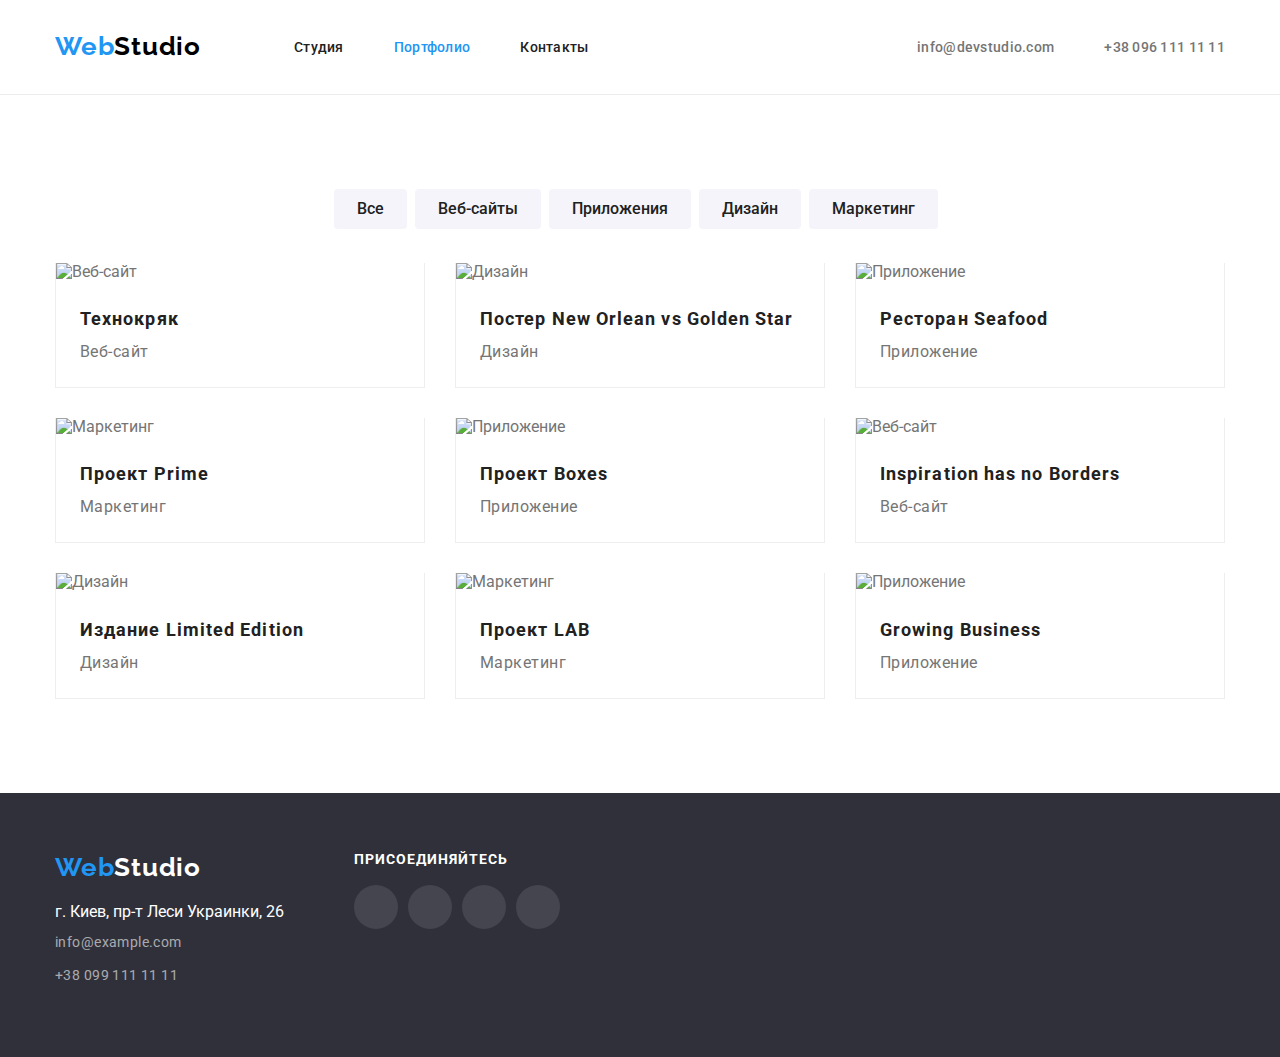
==== portfolio.html @ 4a8b06b8 "Добавляет завершение задания" ====
<!DOCTYPE html>
<html lang="en">
<head>
    <meta charset="UTF-8">
    <meta name="viewport" content="width=device-width, initial-scale=1.0">
    <title>WebStudio</title>
    <link rel="preconnect" href="https://fonts.googleapis.com">
    <link rel="preconnect" href="https://fonts.gstatic.com" crossorigin>
    <link href="https://fonts.googleapis.com/css2?family=Raleway:wght@700&family=Roboto:wght@400;500;700;900&display=swap" rel="stylesheet">
    <link rel="stylesheet" href="https://cdnjs.cloudflare.com/ajax/libs/modern-normalize/2.0.0/modern-normalize.min.css">
    <link rel="stylesheet" href="./css/styles.css">
</head>
<body>
    <!-- header -->
    <header class="header">
        <div class="container">
            <div class="header-menu">
                <!-- Лого -->
                <a href="" class="header-logo link">Web<span class="header-logo-second">Studio</span></a>
                <!-- Списки мемю -->
                <nav class="header-navigator">
                <ul class="header-list-nav list">
                    <li class="header-item"><a href="./index.html" class="header-link link">Студия</a></li>
                    <li class="header-item"><a href="" class="header-link link current">Портфолио</a></li>
                    <li class="header-item"><a href="" class="header-link link">Контакты</a></li>
                </ul>
                </nav>
                <ul class="header-contact-list list">
                <li class="item"><a href="mailto:info@devstudio.com" class="header-mail-link link" >info@devstudio.com</a></li>
                <li class=""><a href="tel:+380961111111" class="header-tel-link link" >+38 096 111 11 11</a></li>
                </ul>
            </div>
        </div>
    </header>
    <main>
        <section class="portfolio section">
           <div class="container">
            <ul class="portfolio-nav-list list">
                <li class="item"><button type="button">Все</button></li>
                <li class="item"><button type="button">Веб-сайты</button></li>
                <li class="item"><button type="button">Приложения</button></li>
                <li class="item"><button type="button">Дизайн</button></li>
                <li class="item"><button type="button">Маркетинг</button></li>
            </ul>
            <ul class="portfolio-project-list list">
                <li class="item">
                    <img src="./images/img4.jpg" width="370" alt="Веб-сайт">
                    <a href="" class="portfolio-link link" >
                        <h2 class="portfolio-title" >Технокряк</h2>
                        <p class="portfolio-text" >Веб-сайт</p>
                    </a>
                </li>
                <li class="item">
                    <img src="./images/img5.jpg" width="370" alt="Дизайн">
                    <a href="" class="portfolio-link link" >
                        <h2 class="portfolio-title" > Постер New Orlean vs Golden Star</h2>
                        <p class="portfolio-text" >Дизайн</p>
                    </a>
                </li>
                <li class="item">
                    <img src="./images/img6.jpg" width="370" alt="Приложение">
                    <a href="" class="portfolio-link link" >
                        <h2 class="portfolio-title" >Ресторан Seafood</h2>
                        <p class="portfolio-text" >Приложение</p>
                    </a>
                </li>
                <li class="item">
                    <img src="./images/img7.jpg" width="370" alt="Маркетинг">
                    <a href="" class="portfolio-link link" >
                        <h2 class="portfolio-title" >Проект Prime</h2>
                        <p class="portfolio-text" >Маркетинг</p>
                    </a>
                </li>
                <li class="item">
                    <img src="./images/img8.jpg" width="370" alt="Приложение">
                    <a href="" class="portfolio-link link" >
                    
                        <h2 class="portfolio-title" >Проект Boxes</h2>
                        <p class="portfolio-text" >Приложение</p>
                    </a>
                </li>
                <li class="item">
                    <img src="./images/img9.jpg" width="370" alt="Веб-сайт">
                    <a href="" class="portfolio-link link" >
                        <h2 class="portfolio-title" >Inspiration has no Borders</h2>
                        <p class="portfolio-text" >Веб-сайт</p>
                    </a>
                </li>
                <li class="item">
                    <img src="./images/img10.jpg" width="370" alt="Дизайн">
                    <a href="" class="portfolio-link link" >
                        <h2 class="portfolio-title" >Издание Limited Edition</h2>
                        <p class="portfolio-text" >Дизайн</p>
                    </a>
                </li>
                <li class="item">
                    <img src="./images/img11.jpg" width="370" alt="Маркетинг">
                    <a href="" class="portfolio-link link" >
                        <h2 class="portfolio-title" >Проект LAB</h2>
                        <p class="portfolio-text" >Маркетинг</p>
                    </a>
                </li>
                <li class="item">
                    <img src="./images/img12.jpg" width="370" alt="Приложение">
                    <a href="" class="portfolio-link link" >
                        <h2 class="portfolio-title" >Growing Business</h2>
                        <p class="portfolio-text" >Приложение</p>
                    </a>
                </li>
            </ul>
           </div>
        </section>
    </main>
    <!-- Футер -->
    <footer class="footer">
      <div class="container">
        <div class="footer-blocks">
            <div class="cotact-info">
              <!-- Лого -->
            <a href="" class="footer-logo link"
            >Web<span class="footer-logo-second">Studio</span>
          </a>
          <address>г. Киев, пр-т Леси Украинки, 26</address>
          <address>
            <ul class="footer-contact-list list">
              <li class="address-item">
                <a href="mailto:info@example.com" class="footer-mail-link link"
                  >info@example.com</a
                >
              </li>
              <li class="address-item">
                <a href="tel:+380991111111" class="footer-tel-link link"
                  >+38 099 111 11 11</a
                >
              </li>
            </ul>
          </address>
            </div>
            <div class="footer-social">
              <h2 class="footer-subheader" >присоединяйтесь</h2>
              <ul class="footer-list">
                <li class="footer-item">
                  <a class="footer-social-link" href="">
                    <svg class="footer-social" width="20px" height="20px">
                      <use href="./icons/sprite.svg#instagram"></use>
                    </svg>
                  </a>
                </li>
                <li class="footer-item">
                  <a class="footer-social-link" href="">
                    <svg class="footer-social" width="20px" height="20px">
                      <use href="./icons/sprite.svg#twiter"></use>
                    </svg>
                  </a>
                </li>
                <li class="footer-item">
                  <a class="footer-social-link" href="">
                    <svg class="footer-social" width="20px" height="20px">
                      <use href="./icons/sprite.svg#facebook"></use>
                    </svg>
                  </a>
                </li>
                <li class="footer-item">
                  <a class="footer-social-link" href="">
                    <svg class="footer-icon-social" width="20px" height="20px">
                      <use href="./icons/sprite.svg#linkedin"></use>
                    </svg>
                  </a>
                </li>
              </ul>
            </div>
          </div>
      </div>
    </footer>
</body>
</html>
---- css/styles.css ----
/* цвет основного текста #757575 */
/* вторичный цвет текста   #212121 */
/* цвет контактов в футере rgba(255, 255, 255, 0.60) */
/* белый цвет #FFFFFF */
/* черный цвет лого в хедере  #000000 */
/* акцент #2196F3 */
/* вторичный цвет фона #F5F4FA */
/* третий цвет фона #2F303A */

:root {
  --primary-text-color: #757575;
  --secondary-text-color: #212121;
  --title-text-color: #212121;
  --accent-color: #2196f3;
}

body {
  font-family: "Roboto", sans-serif;
  color: var(--primary-text-color);
  background-color: #ffffff;
}
.link {
  text-decoration: none;
}
ul {
  list-style: none;
  padding: 0;
  margin: 0;
}
h1,
h2,
h3,
h4,
h5,
h5,
p {
  margin: 0;
}
img {
  display: block;
  max-width: 100%;
  height: auto;
}

.title {
  color: var(--secondary-text-color);
  text-align: center;
  font-size: 36px;
  font-weight: 700;
  letter-spacing: 1.08px;
  line-height: 1.17;
}

/* Container */
.container {
  margin-left: auto;
  margin-right: auto;
  width: 1200px;
  padding-left: 15px;
  padding-right: 15px;
  /* outline: 2px solid tomato; */
}

/* лого */
.header {
  border-bottom: 1px solid rgb(236, 236, 236);
}
.header-logo {
  margin-right: 93px;
  color: var(--accent-color);
  font-family: "Raleway", sans-serif;
  font-size: 26px;
  font-weight: 700;
  letter-spacing: 0.78px;
}
.header-logo .header-logo-second {
  color: #000000;
}

/* header*/
.header-menu {
  display: flex;
  align-items: center;
  padding-top: 32px;
  padding-bottom: 32px;
}
.header-list-nav {
  display: flex;
}
.header-list-nav .header-item:not(:last-child) {
  margin-right: 50px;
}
.header-list-nav .header-link {
  display: block;

  color: var(--secondary-text-color);

  font-size: 14px;
  font-weight: 500;
  letter-spacing: 0.28px;
}
.header-list-nav .header-link:hover,
.header-list-nav .header-link:focus {
  color: var(--accent-color);
}
.header-list-nav .current {
  color: var(--accent-color);
}
.header-contact-list {
  display: flex;
  margin-left: auto;
}

.header-contact-list .item {
  margin-right: 50px;
  display: flex;
  align-items: center;
}
.header-contact-list .item:last-child {
  margin-right: 0;
}

.icon-mail,
.icon-mobile {
  margin-right: 10px;
  fill: var(--primary-text-color);
}

.icon-mail:hover,
.icon-mail:focus,
.icon-mobile:hover,
.icon-mobile:focus {
  fill: var(--accent-color);
}

.header-contact-list .header-mail-link,
.header-tel-link {
  color: var(--primary-text-color);
  font-size: 14px;
  font-weight: 500;
  letter-spacing: 0.28px;
}
.header-contact-list .link:hover,
.header-contact-list .link:focus {
  color: var(--accent-color);
}
/* hero */
.hero {
  max-width: 1600px;
  min-height: 600px;
  margin-left: auto;
  margin-right: auto;
  padding: 200px 0;

  text-align: center;
  background-color: #2F303A;
  background-image: linear-gradient(
      to right,
      rgba(47, 48, 58, 0.8),
      rgba(47, 48, 58, 0.8)
    ),
    url(..//images/bg.jpg);

   
    background-size: cover;
    background-repeat: no-repeat;
    background-position:  center;
}
.hero .hero-title {
  margin-top: 0;
  margin-bottom: 30px;

  color: #fff;

  font-size: 44px;
  font-weight: 900;
  line-height: 1.36; /* 136.364% */
  letter-spacing: 2.64px;

  text-transform: uppercase;
  /*  background-color: #949393;   времено установил фон для визуализации потом удалю */
}
button.hero-button {
  padding: 10px 32px;
  min-width: 200px;
  border-radius: 4px;
  border: 1px solid transparent;
  color: #ffffff;

  font-size: 16px;
  font-weight: 700;
  line-height: 1.87; /* 187.5% */
  letter-spacing: 0.96px;
  text-align: center;

  cursor: pointer;
  background-color: var(--accent-color);
}

/* studio */

.hidden-title {
  display: none;
}
.studio {
  padding: 94px 0 47px 0;
}
.studio-list {
  display: flex;
}
.studio-list .item {
  display: block;
  width: 270px;
  margin-right: 30px;
}
.studio-list .item:last-child {
  margin-right: 0;
}
.icon-block {
  display: flex;
  justify-content: center;
  align-items: center;
  margin-bottom: 30px;
  width: 270px;
  min-height: 120px;
  background-color: #f5f4fa;
  border-radius: 4px;
  fill: var(--secondary-text-color);
}
.icon-antenna:hover {
  fill: red;
}

.studio-list .studio-title {
  margin-top: 0;
  margin-bottom: 10px;

  color: var(--secondary-text-color);
  font-size: 14px;
  font-weight: 700;
  letter-spacing: 0.42px;
  text-transform: uppercase;
}
.studio .studio-text {
  font-size: 14px;
  line-height: 1.71; /* 171.429% */
  letter-spacing: 0.42px;
  margin: 0;
}
/* work */
.work {
  padding: 47px 0 94px 0;
}
.work .work-title {
  margin-top: 0;
  margin-bottom: 50px;
}
.work .work-list {
  display: flex;
  justify-content: center;
}
.work .work-list .item:not(:last-child) {
  display: block;
  margin-right: 30px;
}
/* team */
.team {
  padding: 94px 0;
  background-color: #f5f4fa;
}
.team .team-title {
  margin-top: 0;
  margin-bottom: 50px;
}
.team .team-list {
  display: flex;
  justify-content: center;
}
.team .team-list .item {
    width: 270px;
  border-radius: 0px 0px 4px 4px;
  /* material shadow v1 */
  box-shadow: 0px 2px 1px 0px rgba(0, 0, 0, 0.2),
    0px 1px 1px 0px rgba(0, 0, 0, 0.14), 0px 1px 3px 0px rgba(0, 0, 0, 0.12);
   background: rgb(255, 255, 255);
}
.team .team-list .item:not(:last-child) {
  display: block;
  margin-right: 30px;
}

.team .team-img {
    margin-bottom: 30px;
}

.team .team-subtitle {
  color: var(--secondary-text-color);
  text-align: center;
  font-size: 16px;
  font-weight: 500;
  letter-spacing: 0.48px;
  margin-bottom: 10px;
}
.team .team-descr {
  text-align: center;
  font-size: 16px;
  letter-spacing: 0.48px;
  margin-bottom: 16px;
}
.social {
    display: flex;
    justify-content: center;
    margin-bottom: 42px;
}

.social-link:not(:last-child) {
    margin-right: 12px;

}
.social-link {
    padding: 12px;
    color: #AFB1B8;    
}

.icon-social {
    fill: currentColor;
}

.social-link:hover {
    width: 44px;
    height: 44px;
    padding: 12px;
    border-radius: 50px;
    background-color: var(--accent-color);
    color: #ffffff;

}
/* clients */

.clients {
    padding: 94px 0;
}

.client-title {
    text-align: center;
    margin-bottom: 50px;
}
 
.clients-list {
    display: flex;
    justify-content: space-between;
}

.client-link {
    display: inline-flex;
    justify-content: center;
    align-items:center;
    width: 170px;
    height: 92px;
    color: #AFB1B8;
    border: 1px solid #AFB1B8;
    border-radius: 4px;
}
.icon-client {
    fill: currentColor;
}
.client-link:hover {
    color: var(--accent-color);
    border: 1px solid var(--accent-color);
}

/* footer */
.footer {
  padding: 60px 0;
  background-color: #2f303a;
}
.footer-blocks {
  display: flex;
  justify-content: flex-start;
}
.cotact-info {
  margin-right: 70px;
}

.footer .footer-logo {
  display: block;
  margin-bottom: 20px;

  color: var(--accent-color);
  font-family: Raleway;
  font-size: 26px;
  font-weight: 700;
  letter-spacing: 0.78px;
}
.footer .footer-logo-second {
  color: #ffffff;
}
.footer address {
  font-style: normal;
  color: #ffffff;
  margin-bottom: 9px;
}
.address-item:not(:last-child) {
  margin-bottom: 9px;
}
.footer-contact-list .link {
  color: rgba(255, 255, 255, 0.6);
  font-family: Roboto;
  font-size: 14px;
  line-height: 1.74; /* 171.429% */
  letter-spacing: 0.42px;
  /* background-color: #949393;   */
  /* времено установил фон для визуализации потом удвлю */
}
.footer-contact-list .link:hover,
.footer-contact-list .link:focus {
  color: var(--accent-color);
}

.footer-list {
  display: flex;
}
.footer-item:not(:last-child) {
  margin-right: 10px;
  justify-content: center;
}
.footer-social-link {
  display:inline-flex;
  width: 44px;
  height: 44px;
  padding: 12px;
  fill:#FFFFFF;
  background-color:  rgba(255, 255, 255, 0.1);
  border-radius: 50px;
}

.footer-social-link:hover{
  background-color: var(--accent-color);
}
.footer-subheader {
  margin-bottom: 20px;
  color: #FFFFFF;
  font-size: 14px;
  font-weight: 700;
  line-height: 0.9;
  letter-spacing: 1px;
  text-align: left;
  text-transform: uppercase;
}

/* portfolio - nav */
.portfolio {
  padding: 94px 0 94px 0;
}
.portfolio .portfolio-nav-list {
  display: flex;
  justify-content: center;
  margin-bottom: 34px;
}
.portfolio .portfolio-nav-list .item {
  margin-right: 8px;
}
.portfolio button {
  padding: 6px 22px;

  color: var(--secondary-text-color);
  text-align: center;
  font-size: 16px;
  font-weight: 500;
  line-height: 1.62; /* 162.5% */
  letter-spacing: 0.4;
  background-color: #f5f4fa;
  cursor: pointer;

  border: 1px solid transparent;
  border-radius: 4px;
}
.portfolio button:hover,
.portfolio button:focus {
  color: #ffffff;
  background-color: var(--accent-color);
  box-shadow: 0px 2px 2px 0px rgba(0, 0, 0, 0.12),
    0px 1px 2px 0px rgba(0, 0, 0, 0.08), 0px 3px 1px 0px rgba(0, 0, 0, 0.1);
  background: rgb(33, 150, 243);
}
.portfolio .portfolio-project-list {
  display: flex;
  flex-wrap: wrap;
}
.portfolio .portfolio-project-list .item {
  width: 370px;
  margin-right: 30px;
  margin-bottom: 30px;

  border-bottom: 1px solid rgb(238, 238, 238);
  border-right: 1px solid rgb(238, 238, 238);
  border-left: 1px solid rgb(238, 238, 238);
}
.portfolio .portfolio-project-list .item:nth-child(3n) {
  margin-right: 0;
}
.portfolio .portfolio-project-list .item:nth-last-child(-n + 3) {
  margin-bottom: 0;
}

.portfolio-link {
  display: inline-block;
  padding: 20px 24px;
}

.portfolio .portfolio-title {
  color: var(--secondary-text-color);
  font-size: 18px;
  font-weight: 700;
  line-height: 2; /* 200% */
  letter-spacing: 1.08px;
}
.portfolio .portfolio-text {
  color: var(--primary-text-color);
  font-size: 16px;
  font-weight: 400;
  line-height: 1.87; /* 187.5% */
  letter-spacing: 0.48px;
}
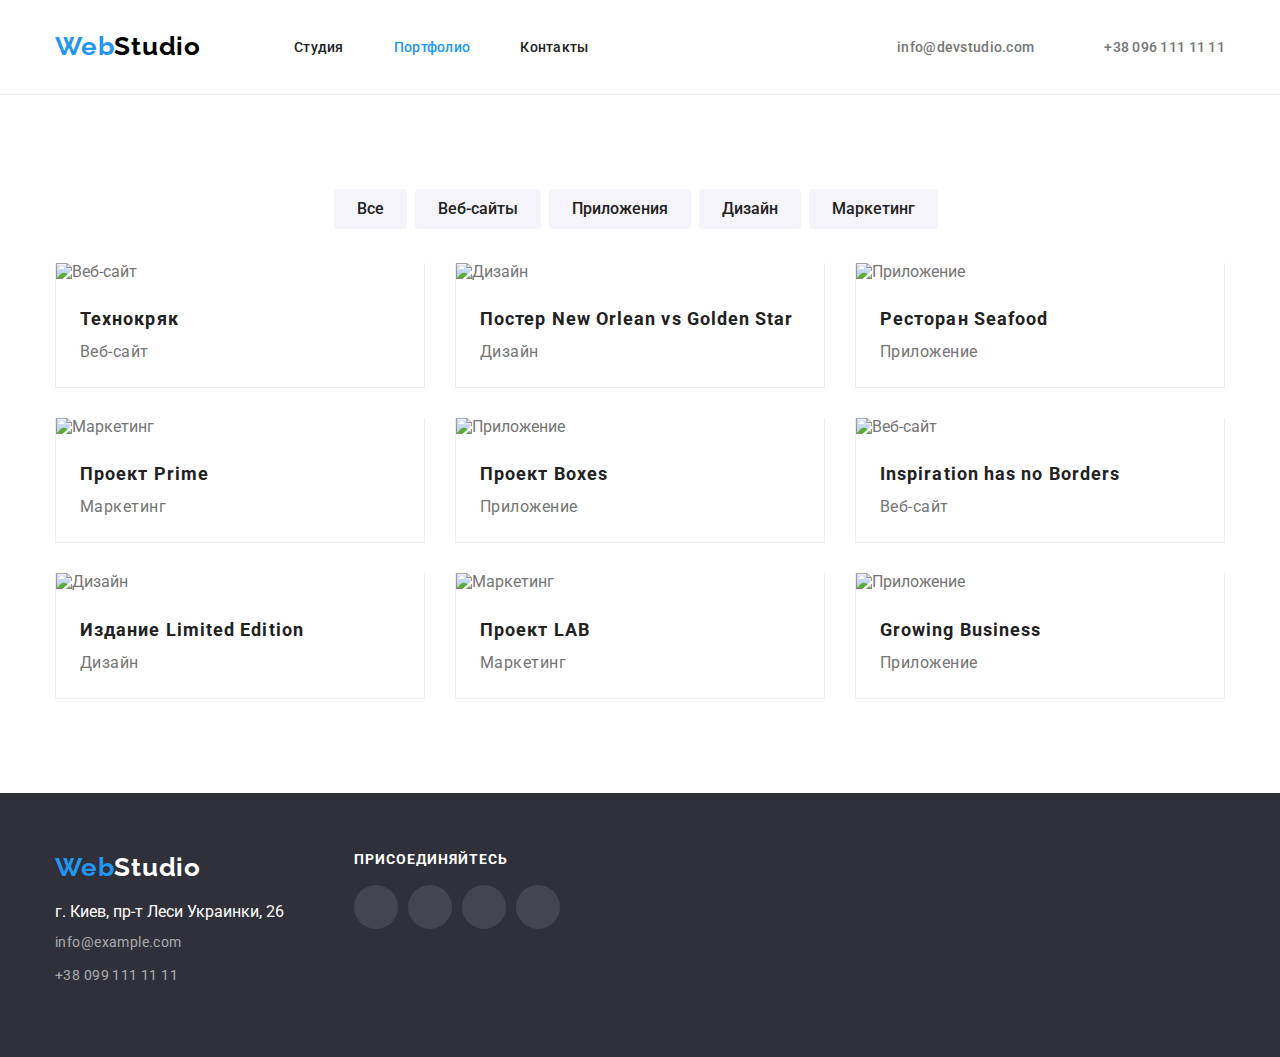
==== commit eea38734: "Добавляет исправления по контактам" ====
--- a/portfolio.html
+++ b/portfolio.html
@@ -25,10 +25,24 @@
                     <li class="header-item"><a href="" class="header-link link">Контакты</a></li>
                 </ul>
                 </nav>
-                <ul class="header-contact-list list">
-                <li class="item"><a href="mailto:info@devstudio.com" class="header-mail-link link" >info@devstudio.com</a></li>
-                <li class=""><a href="tel:+380961111111" class="header-tel-link link" >+38 096 111 11 11</a></li>
-                </ul>
+                 <ul class="header-contact-list list">
+            <li class="item mail">
+              <a href="mailto:info@devstudio.com" class="header-mail-link link">
+                <svg class="icon-mail" width="16px" height="12px">
+                  <use href="./icons/sprite.svg#mail"></use>
+                </svg>
+                info@devstudio.com
+              </a>
+            </li>
+            <li class="item mobile">
+              <a href="tel:+380961111111" class="header-tel-link link">
+                <svg class="icon-mobile" width="10px" height="16px">
+                  <use href="./icons/sprite.svg#mobile"></use>
+                </svg>
+                +38 096 111 11 11
+              </a>
+            </li>
+          </ul>
             </div>
         </div>
     </header>
--- a/css/styles.css
+++ b/css/styles.css
@@ -112,34 +112,37 @@
 }
 
 .header-contact-list .item {
-  margin-right: 50px;
   display: flex;
   align-items: center;
-}
+  margin-right: 50px; 
+}
+
+
 .header-contact-list .item:last-child {
   margin-right: 0;
 }
+
+
 
 .icon-mail,
 .icon-mobile {
   margin-right: 10px;
-  fill: var(--primary-text-color);
-}
-
-.icon-mail:hover,
-.icon-mail:focus,
-.icon-mobile:hover,
-.icon-mobile:focus {
-  fill: var(--accent-color);
-}
-
-.header-contact-list .header-mail-link,
+  fill: currentColor;
+}
+
+.header-mail-link,
 .header-tel-link {
+  display: flex;
+  align-items: center;
   color: var(--primary-text-color);
   font-size: 14px;
   font-weight: 500;
   letter-spacing: 0.28px;
-}
+  align-items: center;
+  
+}
+
+
 .header-contact-list .link:hover,
 .header-contact-list .link:focus {
   color: var(--accent-color);
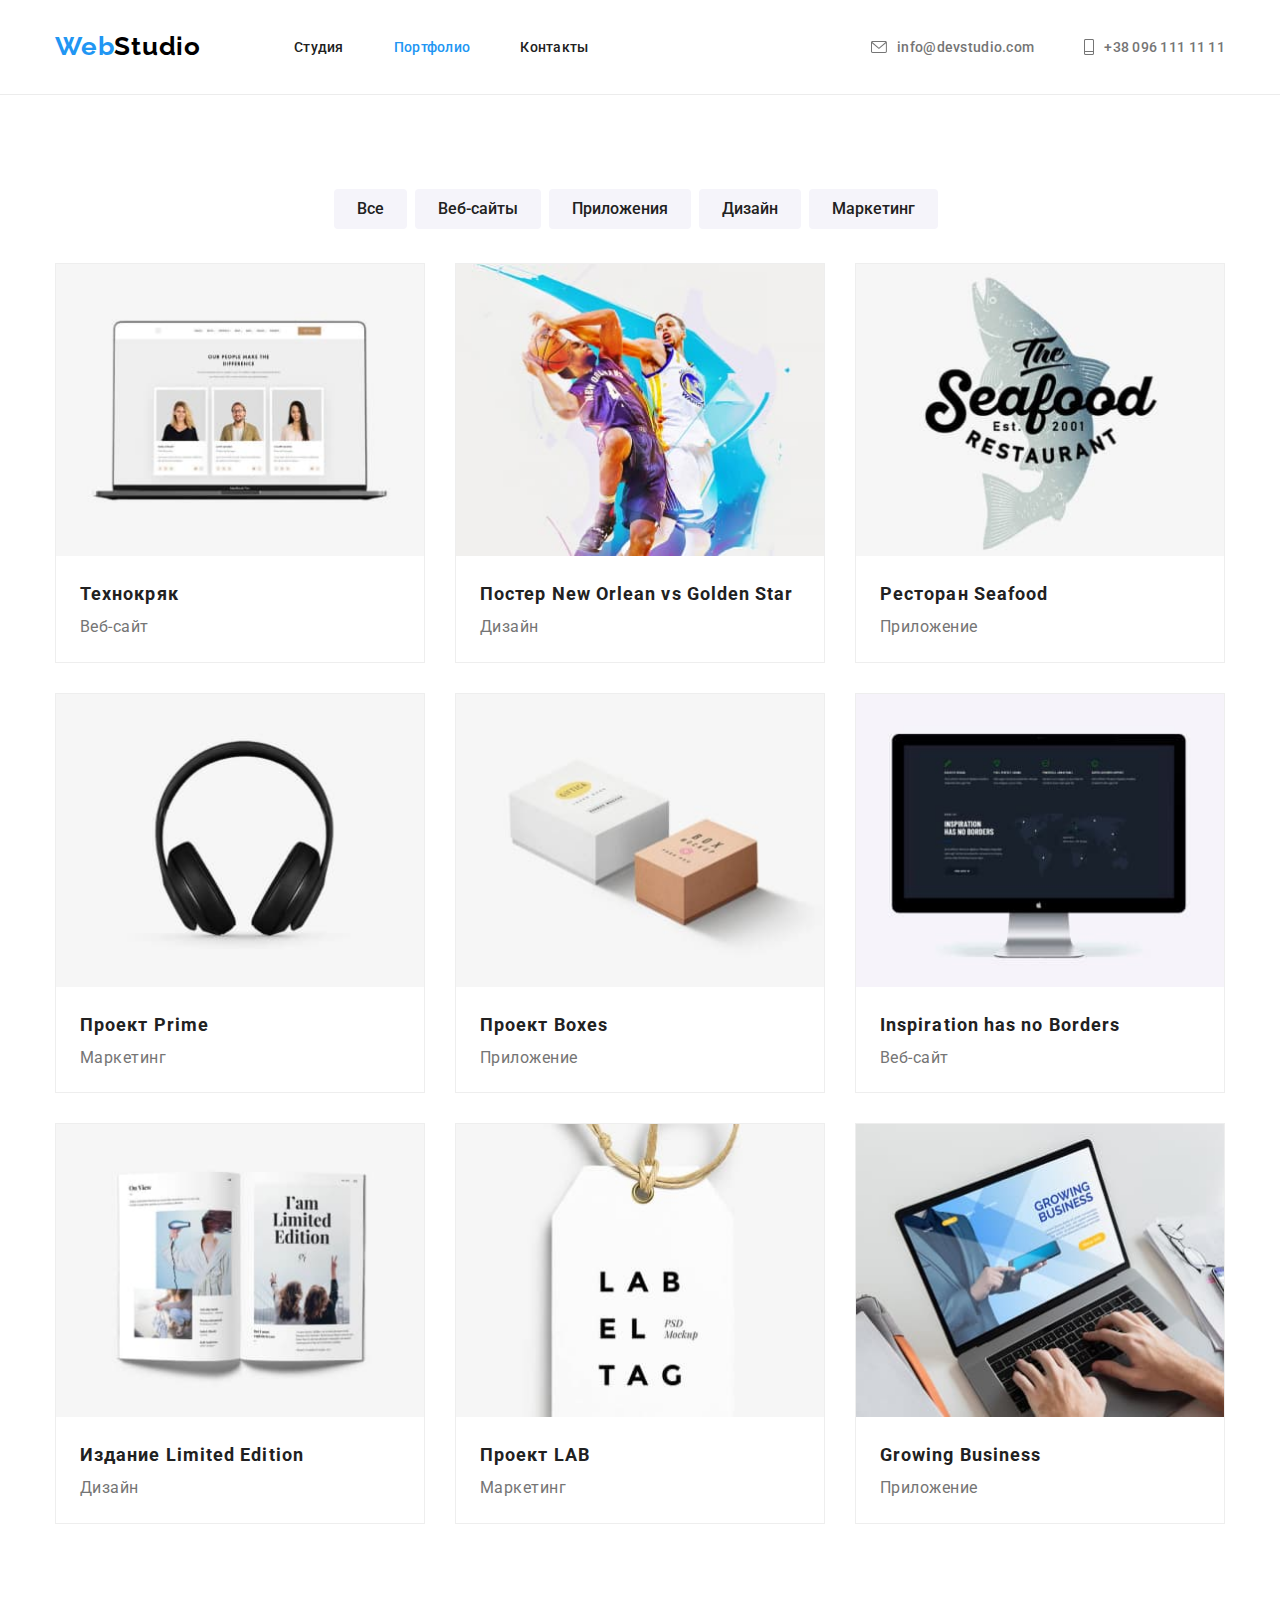
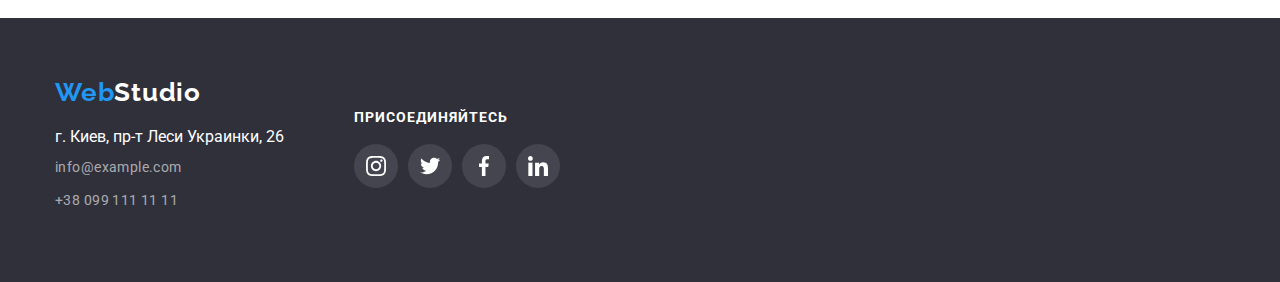
==== commit 197dcfc7: "Исправление Домашнего Задания  (не полное ) без футера" ====
--- a/portfolio.html
+++ b/portfolio.html
@@ -58,35 +58,35 @@
             </ul>
             <ul class="portfolio-project-list list">
                 <li class="item">
-                    <img src="./images/img4.jpg" width="370" alt="Веб-сайт">
+                    <img src="./images/portfolio/img1.jpg" width="370" alt="Веб-сайт">
                     <a href="" class="portfolio-link link" >
                         <h2 class="portfolio-title" >Технокряк</h2>
                         <p class="portfolio-text" >Веб-сайт</p>
                     </a>
                 </li>
                 <li class="item">
-                    <img src="./images/img5.jpg" width="370" alt="Дизайн">
+                    <img src="./images/portfolio/img2.jpg" width="370" alt="Дизайн">
                     <a href="" class="portfolio-link link" >
                         <h2 class="portfolio-title" > Постер New Orlean vs Golden Star</h2>
                         <p class="portfolio-text" >Дизайн</p>
                     </a>
                 </li>
                 <li class="item">
-                    <img src="./images/img6.jpg" width="370" alt="Приложение">
+                    <img src="./images/portfolio/img3.jpg" width="370" alt="Приложение">
                     <a href="" class="portfolio-link link" >
                         <h2 class="portfolio-title" >Ресторан Seafood</h2>
                         <p class="portfolio-text" >Приложение</p>
                     </a>
                 </li>
                 <li class="item">
-                    <img src="./images/img7.jpg" width="370" alt="Маркетинг">
+                    <img src="./images/portfolio/img4.jpg" width="370" alt="Маркетинг">
                     <a href="" class="portfolio-link link" >
                         <h2 class="portfolio-title" >Проект Prime</h2>
                         <p class="portfolio-text" >Маркетинг</p>
                     </a>
                 </li>
                 <li class="item">
-                    <img src="./images/img8.jpg" width="370" alt="Приложение">
+                    <img src="./images/portfolio/img5.jpg" width="370" alt="Приложение">
                     <a href="" class="portfolio-link link" >
                     
                         <h2 class="portfolio-title" >Проект Boxes</h2>
@@ -94,28 +94,28 @@
                     </a>
                 </li>
                 <li class="item">
-                    <img src="./images/img9.jpg" width="370" alt="Веб-сайт">
+                    <img src="./images/portfolio/img6.jpg" width="370" alt="Веб-сайт">
                     <a href="" class="portfolio-link link" >
                         <h2 class="portfolio-title" >Inspiration has no Borders</h2>
                         <p class="portfolio-text" >Веб-сайт</p>
                     </a>
                 </li>
                 <li class="item">
-                    <img src="./images/img10.jpg" width="370" alt="Дизайн">
+                    <img src="./images/portfolio/img7.jpg" width="370" alt="Дизайн">
                     <a href="" class="portfolio-link link" >
                         <h2 class="portfolio-title" >Издание Limited Edition</h2>
                         <p class="portfolio-text" >Дизайн</p>
                     </a>
                 </li>
                 <li class="item">
-                    <img src="./images/img11.jpg" width="370" alt="Маркетинг">
+                    <img src="./images/portfolio/img8.jpg" width="370" alt="Маркетинг">
                     <a href="" class="portfolio-link link" >
                         <h2 class="portfolio-title" >Проект LAB</h2>
                         <p class="portfolio-text" >Маркетинг</p>
                     </a>
                 </li>
                 <li class="item">
-                    <img src="./images/img12.jpg" width="370" alt="Приложение">
+                    <img src="./images/portfolio/img9.jpg" width="370" alt="Приложение">
                     <a href="" class="portfolio-link link" >
                         <h2 class="portfolio-title" >Growing Business</h2>
                         <p class="portfolio-text" >Приложение</p>
@@ -129,7 +129,7 @@
     <footer class="footer">
       <div class="container">
         <div class="footer-blocks">
-            <div class="cotact-info">
+            <div class="contact-info">
               <!-- Лого -->
             <a href="" class="footer-logo link"
             >Web<span class="footer-logo-second">Studio</span>
--- a/css/styles.css
+++ b/css/styles.css
@@ -162,7 +162,7 @@
       rgba(47, 48, 58, 0.8),
       rgba(47, 48, 58, 0.8)
     ),
-    url(..//images/bg.jpg);
+    url(..//images/main/bg.jpg);
 
    
     background-size: cover;
@@ -230,9 +230,6 @@
   border-radius: 4px;
   fill: var(--secondary-text-color);
 }
-.icon-antenna:hover {
-  fill: red;
-}
 
 .studio-list .studio-title {
   margin-top: 0;
@@ -279,22 +276,26 @@
   display: flex;
   justify-content: center;
 }
+
+
 .team .team-list .item {
-    width: 270px;
+  margin-right: 30px;
+  width: 270px;
   border-radius: 0px 0px 4px 4px;
   /* material shadow v1 */
   box-shadow: 0px 2px 1px 0px rgba(0, 0, 0, 0.2),
     0px 1px 1px 0px rgba(0, 0, 0, 0.14), 0px 1px 3px 0px rgba(0, 0, 0, 0.12);
    background: rgb(255, 255, 255);
 }
-.team .team-list .item:not(:last-child) {
-  display: block;
-  margin-right: 30px;
-}
-
-.team .team-img {
+
+.team .team-list .item:last-child{
+  margin-right: 0;
+}
+
+
+/* .team .team-img {
     margin-bottom: 30px;
-}
+} */
 
 .team .team-subtitle {
   color: var(--secondary-text-color);
@@ -310,19 +311,23 @@
   letter-spacing: 0.48px;
   margin-bottom: 16px;
 }
-.social {
+.team .team-bottom {
+  padding-top: 30px;
+  padding-bottom: 30px;
+}
+.social-list {
     display: flex;
     justify-content: center;
-    margin-bottom: 42px;
-}
-
-.social-link:not(:last-child) {
-    margin-right: 12px;
-
+}
+
+.social-item:not(:last-child) {
+    margin-right: 10px;
 }
 .social-link {
+    display: inline-flex;
     padding: 12px;
-    color: #AFB1B8;    
+    color: #AFB1B8;  
+  
 }
 
 .icon-social {
@@ -330,9 +335,7 @@
 }
 
 .social-link:hover {
-    width: 44px;
-    height: 44px;
-    padding: 12px;
+    
     border-radius: 50px;
     background-color: var(--accent-color);
     color: #ffffff;
@@ -379,11 +382,15 @@
 }
 .footer-blocks {
   display: flex;
-  justify-content: flex-start;
-}
-.cotact-info {
+  align-items: center;
+ 
+}
+
+.contact-info {
   margin-right: 70px;
 }
+
+
 
 .footer .footer-logo {
   display: block;
@@ -429,8 +436,6 @@
 }
 .footer-social-link {
   display:inline-flex;
-  width: 44px;
-  height: 44px;
   padding: 12px;
   fill:#FFFFFF;
   background-color:  rgba(255, 255, 255, 0.1);
@@ -463,6 +468,7 @@
 .portfolio .portfolio-nav-list .item {
   margin-right: 8px;
 }
+
 .portfolio button {
   padding: 6px 22px;
 
@@ -494,11 +500,18 @@
   width: 370px;
   margin-right: 30px;
   margin-bottom: 30px;
-
+  
+  border-top: 1px solid rgb(238, 238, 238);
   border-bottom: 1px solid rgb(238, 238, 238);
   border-right: 1px solid rgb(238, 238, 238);
   border-left: 1px solid rgb(238, 238, 238);
 }
+.portfolio .portfolio-project-list .item:hover {
+  box-shadow: 1px 4px 6px 0px rgba(0, 0, 0, 0.16),0px 4px 4px 0px rgba(0, 0, 0, 0.06),0px 1px 1px 0px rgba(0, 0, 0, 0.12);
+  background: rgb(255, 255, 255);
+}
+
+
 .portfolio .portfolio-project-list .item:nth-child(3n) {
   margin-right: 0;
 }
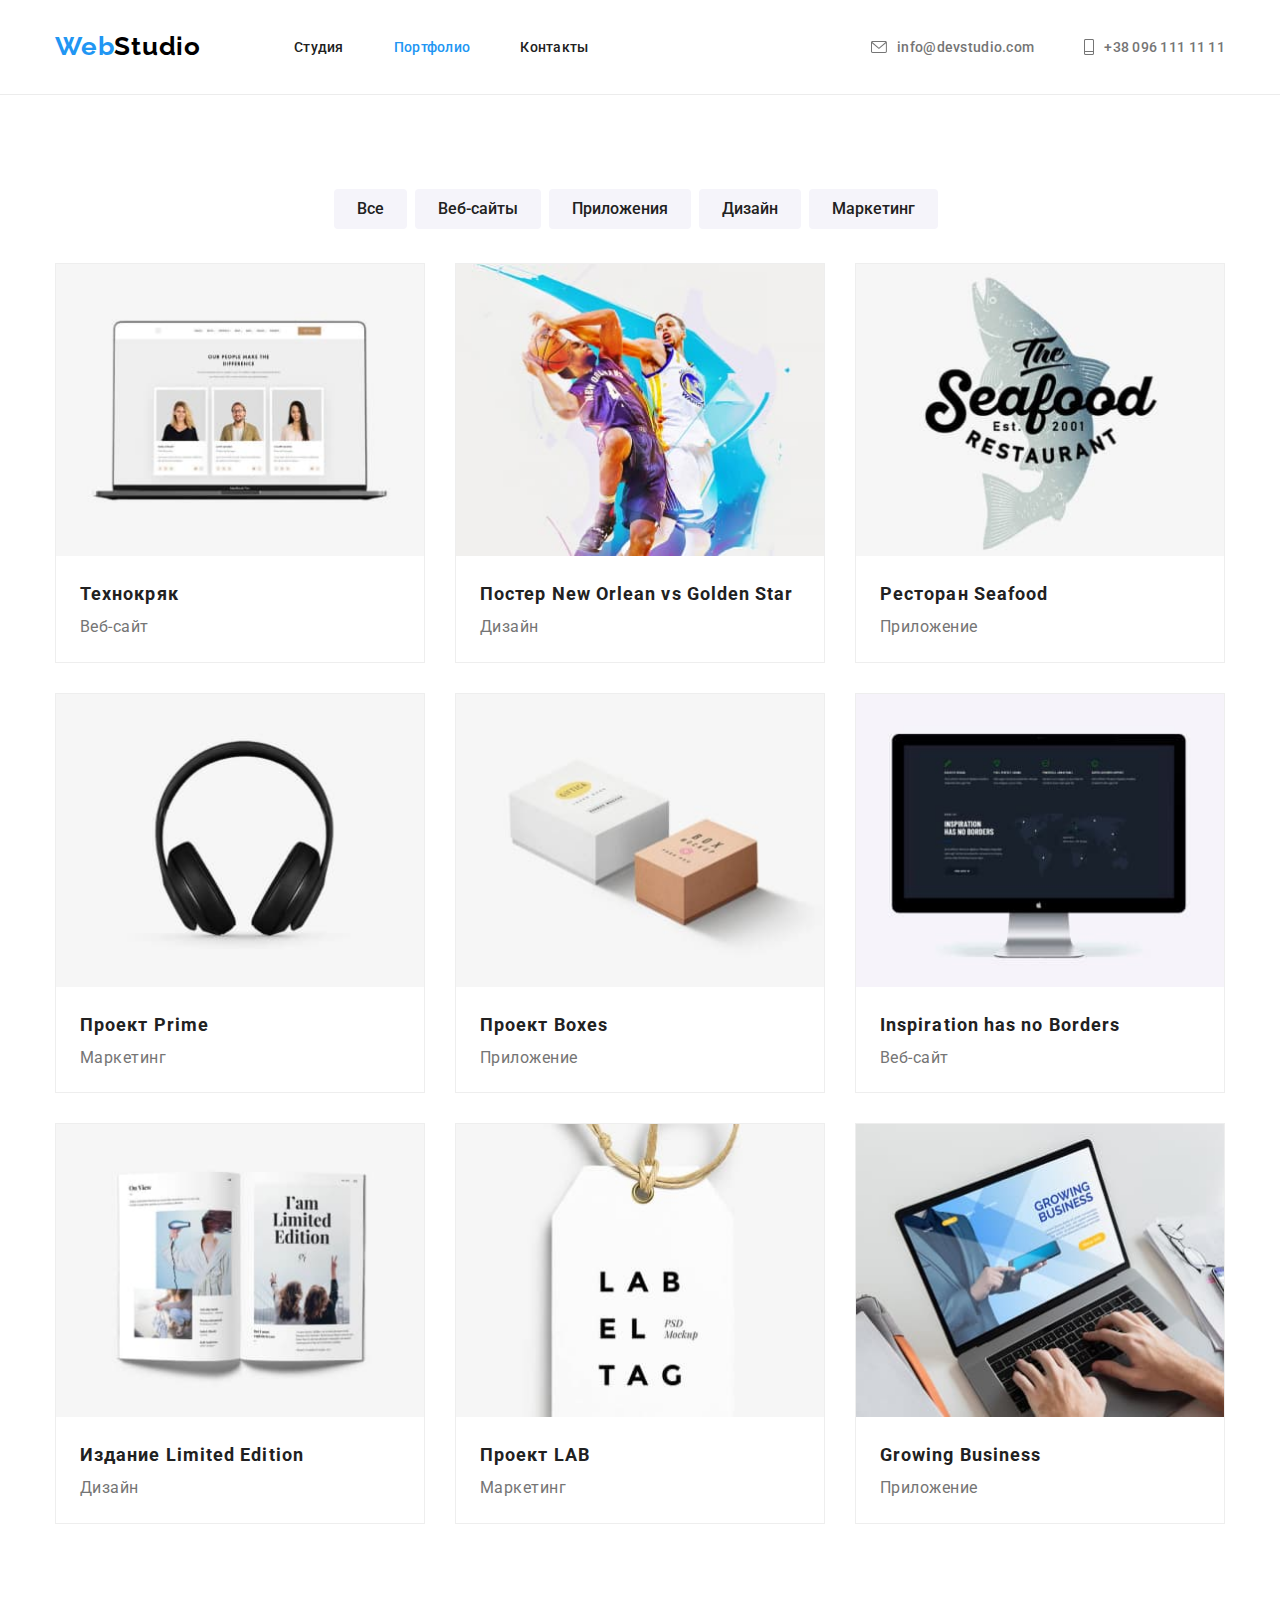
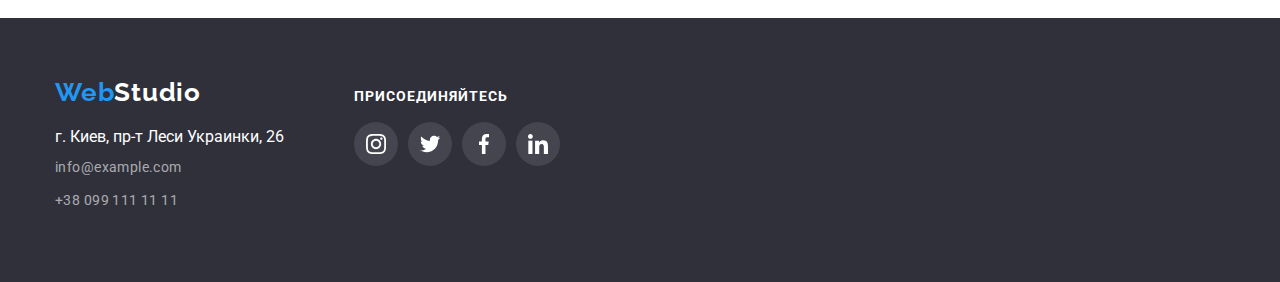
==== commit ab4e1989: "Исправление ДЗ завершил так же футер" ====
--- a/portfolio.html
+++ b/portfolio.html
@@ -128,12 +128,17 @@
     <!-- Футер -->
     <footer class="footer">
       <div class="container">
+        
+        
+    
         <div class="footer-blocks">
-            <div class="contact-info">
-              <!-- Лого -->
-            <a href="" class="footer-logo link"
-            >Web<span class="footer-logo-second">Studio</span>
-          </a>
+           
+          <div class="contact-info">
+            <!-- Лого -->
+          <a href="" class="footer-logo link"
+          >Web<span class="footer-logo-second">Studio</span>
+        </a>
+          
           <address>г. Киев, пр-т Леси Украинки, 26</address>
           <address>
             <ul class="footer-contact-list list">
@@ -149,27 +154,30 @@
               </li>
             </ul>
           </address>
-            </div>
+          </div>
+            
             <div class="footer-social">
+              
               <h2 class="footer-subheader" >присоединяйтесь</h2>
+              
               <ul class="footer-list">
                 <li class="footer-item">
                   <a class="footer-social-link" href="">
-                    <svg class="footer-social" width="20px" height="20px">
+                    <svg class="footer-icon-social" width="20px" height="20px">
                       <use href="./icons/sprite.svg#instagram"></use>
                     </svg>
                   </a>
                 </li>
                 <li class="footer-item">
                   <a class="footer-social-link" href="">
-                    <svg class="footer-social" width="20px" height="20px">
+                    <svg class="footer-icon-social" width="20px" height="20px">
                       <use href="./icons/sprite.svg#twiter"></use>
                     </svg>
                   </a>
                 </li>
                 <li class="footer-item">
                   <a class="footer-social-link" href="">
-                    <svg class="footer-social" width="20px" height="20px">
+                    <svg class="footer-icon-social" width="20px" height="20px">
                       <use href="./icons/sprite.svg#facebook"></use>
                     </svg>
                   </a>
@@ -183,6 +191,7 @@
                 </li>
               </ul>
             </div>
+          
           </div>
       </div>
     </footer>
--- a/css/styles.css
+++ b/css/styles.css
@@ -382,15 +382,14 @@
 }
 .footer-blocks {
   display: flex;
-  align-items: center;
- 
+}
+.footer-social {
+  padding-top: 12px;
 }
 
 .contact-info {
   margin-right: 70px;
 }
-
-
 
 .footer .footer-logo {
   display: block;
